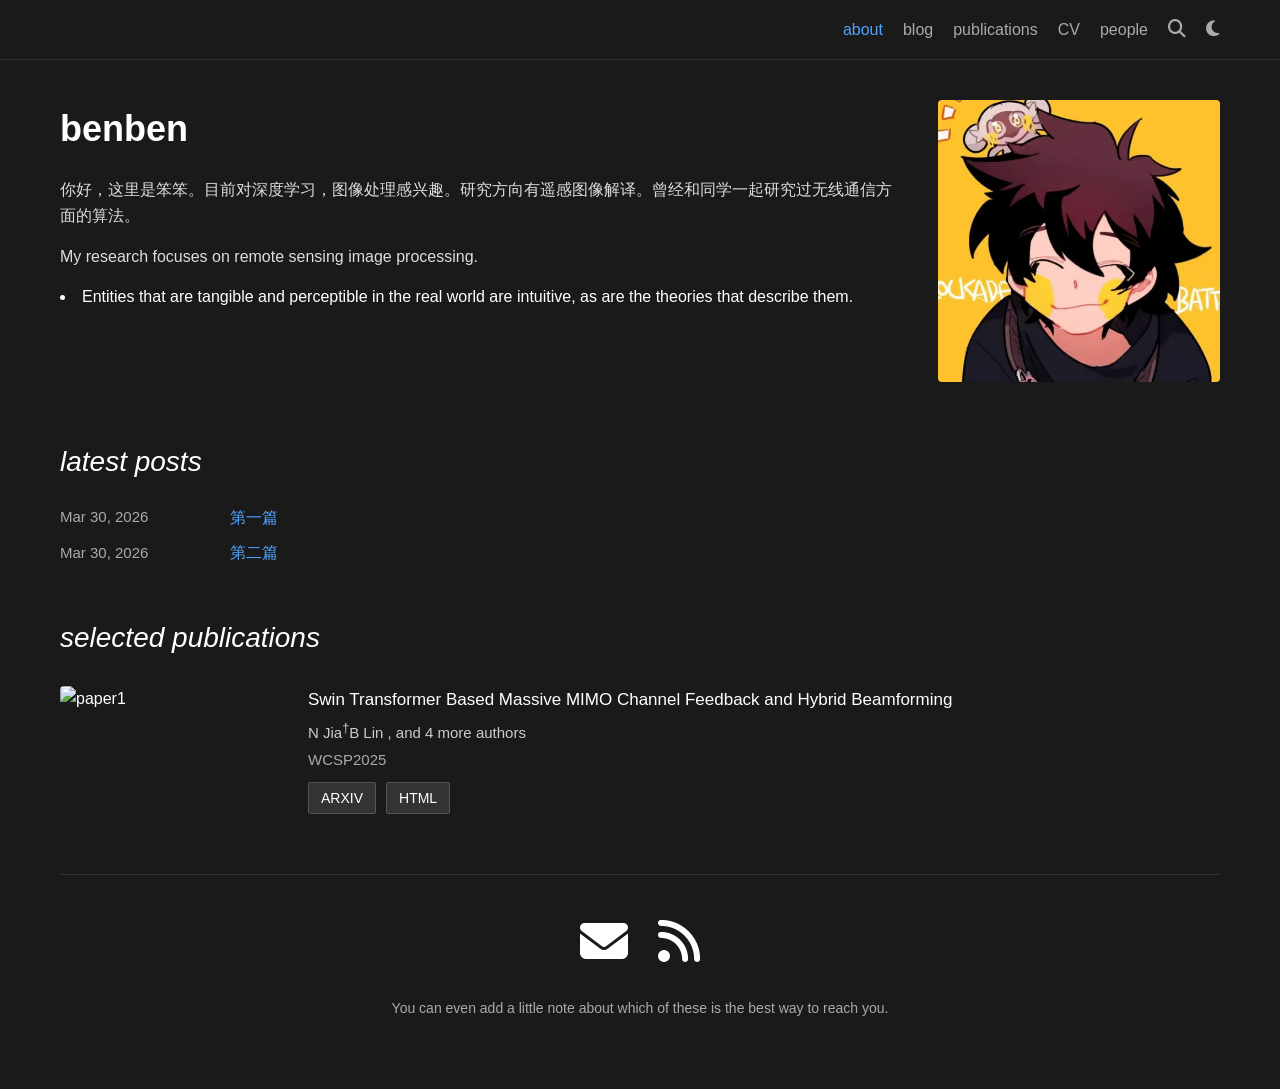
==== index.html @ fa7be23c "Revise personal info and publication entries in index.html Updated personal introduction and publica" ====
<!DOCTYPE html>
<html lang="zh-CN">
<head>
    <meta charset="UTF-8">
    <meta name="viewport" content="width=device-width, initial-scale=1.0">
    <title>tchaikvec | 个人主页</title>
    <link rel="stylesheet" href="style.css">
    <!-- 引入图标库（用于导航栏搜索、底部邮件/RSS图标） -->
    <link rel="stylesheet" href="https://cdn.bootcdn.net/ajax/libs/font-awesome/6.4.0/css/all.min.css">
</head>
<body>
    <!-- 顶部导航栏 -->
    <nav class="navbar">
        <div class="nav-container">
            <a href="#about" class="nav-link active">about</a>
            <a href="#blog" class="nav-link">blog</a>
            <a href="#publications" class="nav-link">publications</a>
            <a href="#cv" class="nav-link">CV</a>
            <a href="#people" class="nav-link">people</a>
            <a href="#" class="nav-icon"><i class="fas fa-search"></i></a>
            <a href="#" class="nav-icon"><i class="fas fa-moon"></i></a>
        </div>
    </nav>

    <!-- 主内容区 -->
    <main class="container">
        <!-- 个人信息区 -->
        <section id="about" class="about-section">
            <div class="about-text">
                <h1>benben</h1>
                <p>你好，这里是笨笨。目前对深度学习，图像处理感兴趣。研究方向有遥感图像解译。曾经和同学一起研究过无线通信方面的算法。</p>
                
                <p class="en-intro">
                My research focuses on remote sensing image processing.
                    <li>Entities that are tangible and perceptible in the real world are intuitive, as are the theories that describe them.</li>
                    
                </ul>
            </div>
            <div class="about-avatar">
                <!-- 替换成你自己的头像图片 -->
                <img src="avatar.jpg" alt="avatar">
            </div>
        </section>

        <!-- 最新博客区 -->
        <section id="blog" class="blog-section">
            <h2>latest posts</h2>
            <div class="post-list">
                <div class="post-item">
                    <span class="post-date">Mar 30, 2026</span>
                    <a href="#" class="post-title">第一篇</a>
                </div>
                <div class="post-item">
                    <span class="post-date">Mar 30, 2026</span>
                    <a href="#" class="post-title">第二篇</a>
                </div>
            </div>
        </section>

        <!-- 论文区 -->
        <section id="publications" class="pub-section">
            <h2>selected publications</h2>
            <div class="pub-list">
                <!-- 论文1 -->
                <div class="pub-item">
                    <div class="pub-thumb">
                        <img src="images/pub1.png" alt="paper1">
                    </div>
                    <div class="pub-info">
                        <h3 class="pub-title">Swin Transformer Based Massive MIMO Channel Feedback and Hybrid Beamforming</h3>
                        <p class="pub-authors">N Jia<sup>†</sup>B Lin , and 4 more authors</p>
                        <p class="pub-venue">WCSP2025</p>
                        <div class="pub-links">
                            <a href="#" class="pub-btn">ARXIV</a>
                            <a href="#" class="pub-btn">HTML</a>
                        </div>
                    </div>
                </div>
            </div>
        </section>

        <!-- 底部联系方式 -->
        <footer class="footer">
            <div class="footer-icons">
                <a href="shsx201467@163.com" class="footer-icon"><i class="fas fa-envelope"></i></a>
                <a href="#" class="footer-icon"><i class="fas fa-rss"></i></a>
            </div>
            <p class="footer-note">You can even add a little note about which of these is the best way to reach you.</p>
        </footer>
    </main>
</body>
</html>
---- style.css ----
/* 全局重置 */
* {
    margin: 0;
    padding: 0;
    box-sizing: border-box;
}

/* 深色主题基础样式 */
body {
    font-family: -apple-system, BlinkMacSystemFont, "Segoe UI", Roboto, "Helvetica Neue", Arial, sans-serif;
    background-color: #1a1a1a;
    color: #ffffff;
    line-height: 1.6;
    font-size: 16px;
}

/* 容器居中 */
.container {
    max-width: 1200px;
    margin: 0 auto;
    padding: 40px 20px;
}

/* 导航栏 */
.navbar {
    background-color: #1a1a1a;
    border-bottom: 1px solid #333;
    padding: 15px 0;
    position: sticky;
    top: 0;
    z-index: 100;
}

.nav-container {
    max-width: 1200px;
    margin: 0 auto;
    padding: 0 20px;
    display: flex;
    gap: 20px;
    align-items: center;
    justify-content: flex-end;
}

.nav-link {
    color: #aaa;
    text-decoration: none;
    font-size: 16px;
    transition: color 0.3s;
}

.nav-link:hover, .nav-link.active {
    color: #4fa3ff;
}

.nav-icon {
    color: #aaa;
    font-size: 18px;
    transition: color 0.3s;
}

.nav-icon:hover {
    color: #4fa3ff;
}

/* 个人信息区 */
.about-section {
    display: grid;
    grid-template-columns: 3fr 1fr;
    gap: 30px;
    margin-bottom: 50px;
    align-items: start;
}

.about-text h1 {
    font-size: 36px;
    font-weight: 600;
    margin-bottom: 20px;
    color: #fff;
}

.about-text p {
    color: #ddd;
    margin-bottom: 15px;
    font-size: 16px;
}

.about-text ul {
    margin-left: 25px;
    margin-bottom: 20px;
    color: #ddd;
}

.about-text li {
    margin-bottom: 8px;
}

.en-intro, .en-list {
    color: #ccc;
    font-size: 15px;
}

.about-avatar img {
    width: 100%;
    border-radius: 4px;
    object-fit: cover;
}

/* 博客区 */
.blog-section {
    margin-bottom: 50px;
}

.blog-section h2 {
    font-size: 28px;
    font-weight: 500;
    margin-bottom: 20px;
    color: #fff;
    font-style: italic;
}

.post-list {
    display: flex;
    flex-direction: column;
    gap: 10px;
}

.post-item {
    display: flex;
    gap: 50px;
    align-items: center;
}

.post-date {
    color: #aaa;
    min-width: 120px;
    font-size: 15px;
}

.post-title {
    color: #4fa3ff;
    text-decoration: none;
    font-size: 16px;
    transition: color 0.3s;
}

.post-title:hover {
    color: #7fc0ff;
}

/* 论文区 */
.pub-section {
    margin-bottom: 60px;
}

.pub-section h2 {
    font-size: 28px;
    font-weight: 500;
    margin-bottom: 25px;
    color: #fff;
    font-style: italic;
}

.pub-list {
    display: flex;
    flex-direction: column;
    gap: 30px;
}

.pub-item {
    display: grid;
    grid-template-columns: 1fr 4fr;
    gap: 20px;
    align-items: start;
}

.pub-thumb img {
    width: 100%;
    border-radius: 4px;
    object-fit: cover;
}

.pub-title {
    font-size: 17px;
    font-weight: 500;
    color: #fff;
    margin-bottom: 5px;
}

.pub-authors {
    color: #ccc;
    font-size: 15px;
    margin-bottom: 3px;
}

.pub-venue {
    color: #aaa;
    font-size: 15px;
    margin-bottom: 10px;
}

.pub-links {
    display: flex;
    gap: 10px;
}

.pub-btn {
    background-color: #333;
    color: #fff;
    border: 1px solid #555;
    padding: 4px 12px;
    text-decoration: none;
    font-size: 14px;
    border-radius: 2px;
    transition: background-color 0.3s;
}

.pub-btn:hover {
    background-color: #444;
}

/* 底部 */
.footer {
    text-align: center;
    padding: 30px 0;
    border-top: 1px solid #333;
}

.footer-icons {
    display: flex;
    justify-content: center;
    gap: 30px;
    margin-bottom: 15px;
}

.footer-icon {
    color: #fff;
    font-size: 48px;
    transition: color 0.3s;
}

.footer-icon:hover {
    color: #4fa3ff;
}

.footer-note {
    color: #aaa;
    font-size: 14px;
}

/* 响应式适配（手机端） */
@media (max-width: 768px) {
    .about-section {
        grid-template-columns: 1fr;
    }
    .pub-item {
        grid-template-columns: 1fr;
    }
    .nav-container {
        justify-content: center;
        flex-wrap: wrap;
    }
}
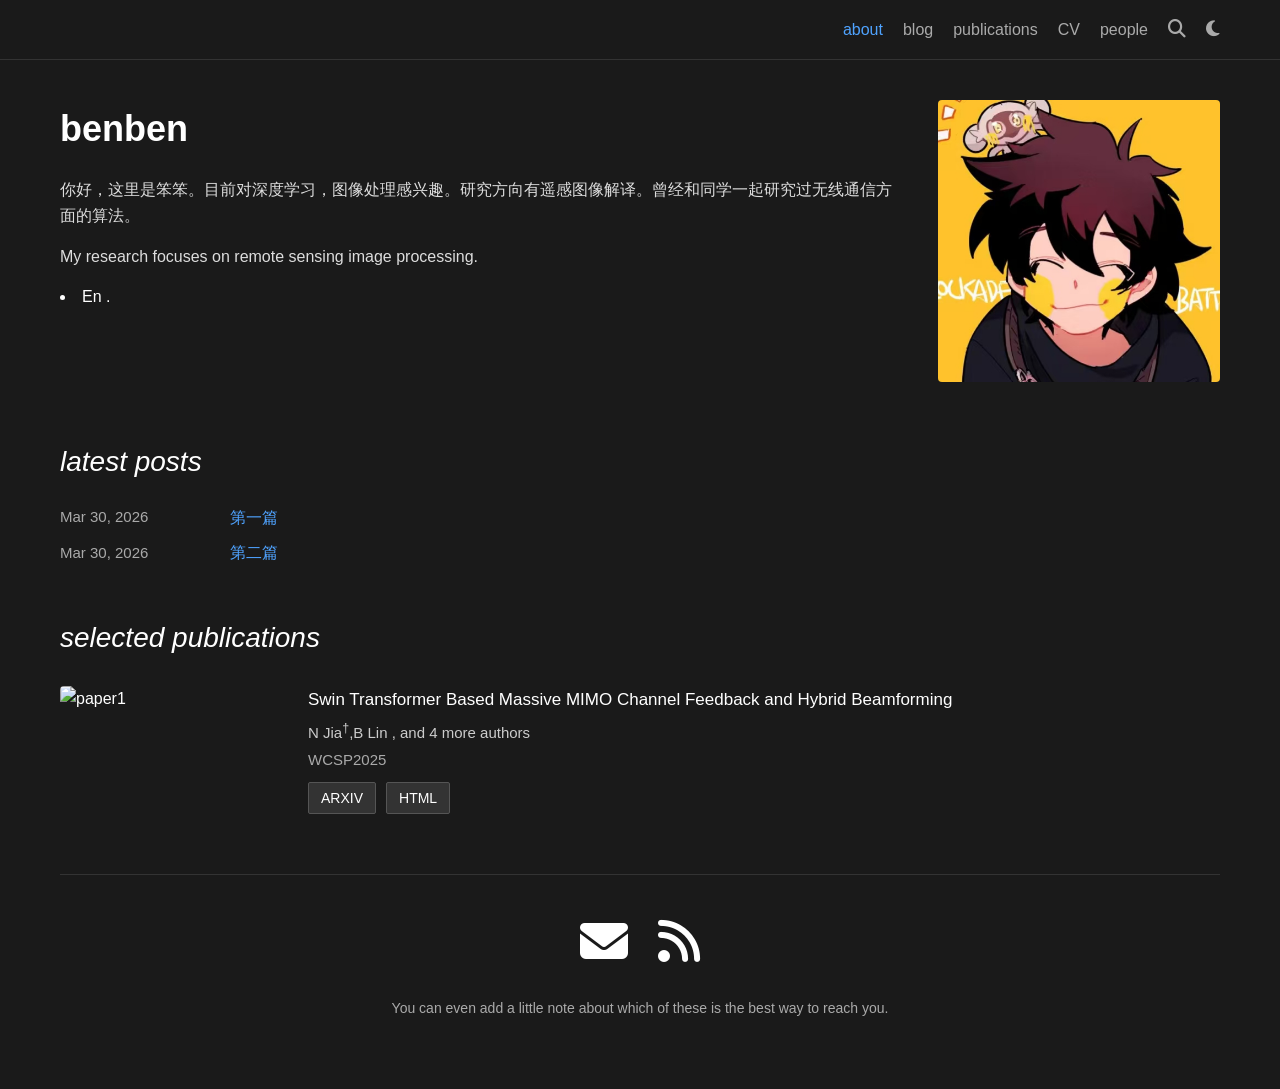
==== commit ebd80196: "Update index.html" ====
--- a/index.html
+++ b/index.html
@@ -32,7 +32,7 @@
                 
                 <p class="en-intro">
                 My research focuses on remote sensing image processing.
-                    <li>Entities that are tangible and perceptible in the real world are intuitive, as are the theories that describe them.</li>
+                    <li>En .</li>
                     
                 </ul>
             </div>
@@ -64,11 +64,11 @@
                 <!-- 论文1 -->
                 <div class="pub-item">
                     <div class="pub-thumb">
-                        <img src="images/pub1.png" alt="paper1">
+                        <img src="images/pub1.jpg" alt="paper1">
                     </div>
                     <div class="pub-info">
                         <h3 class="pub-title">Swin Transformer Based Massive MIMO Channel Feedback and Hybrid Beamforming</h3>
-                        <p class="pub-authors">N Jia<sup>†</sup>B Lin , and 4 more authors</p>
+                        <p class="pub-authors">N Jia<sup>†</sup>,B Lin , and 4 more authors</p>
                         <p class="pub-venue">WCSP2025</p>
                         <div class="pub-links">
                             <a href="#" class="pub-btn">ARXIV</a>
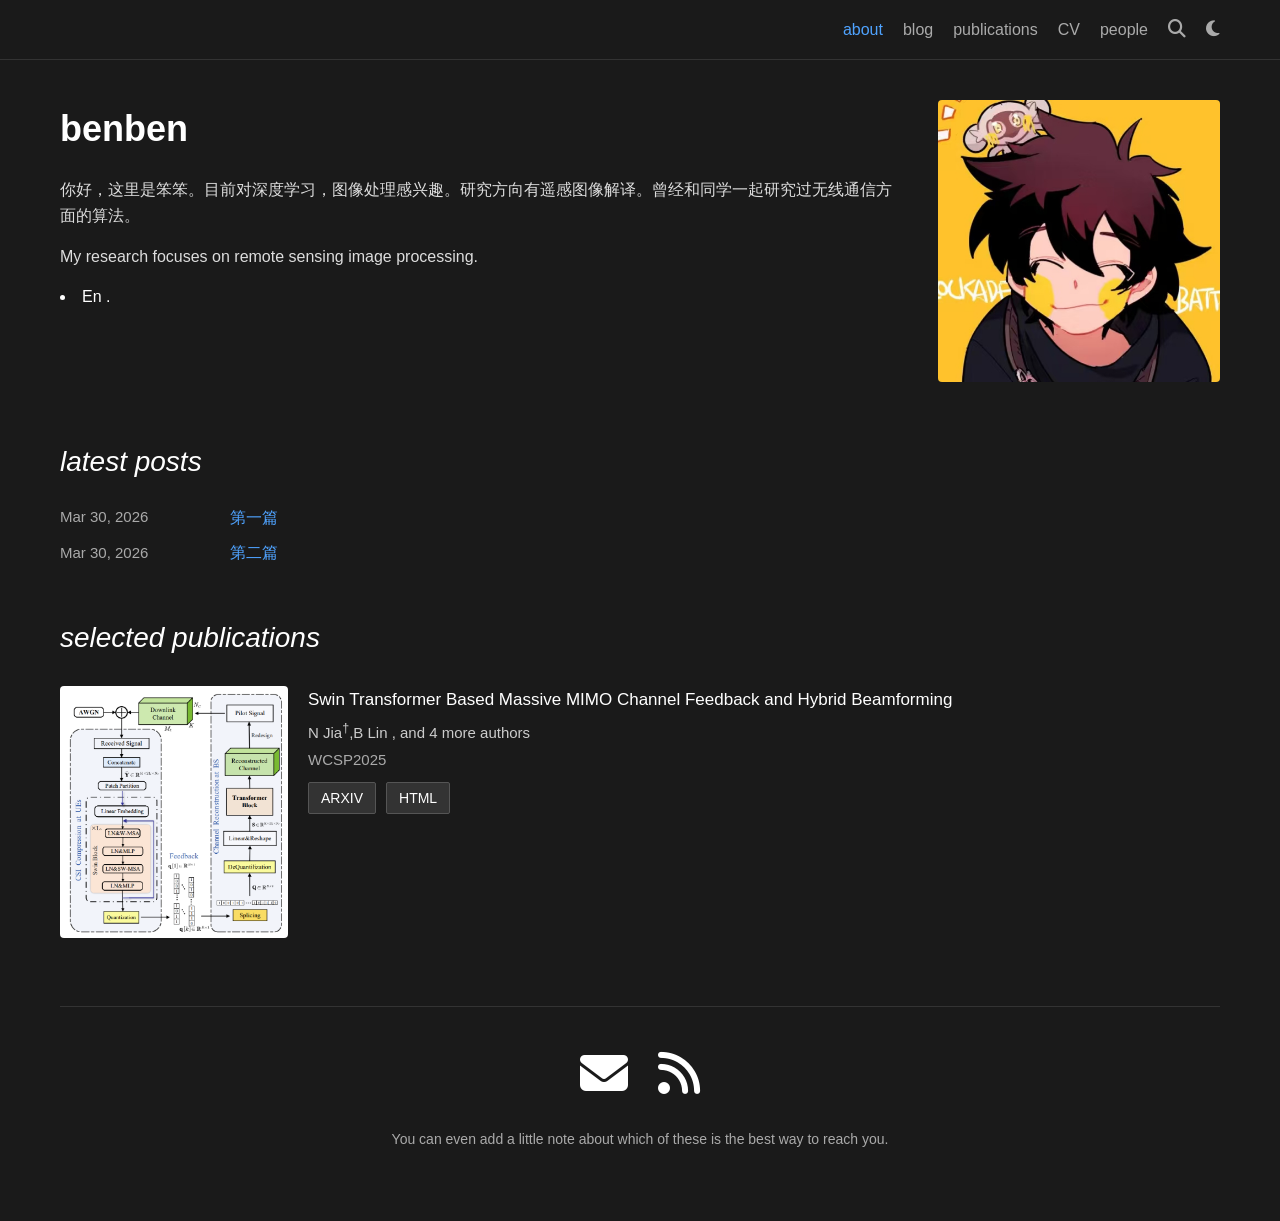
==== commit aa83af05: "Update page title in index.html" ====
--- a/index.html
+++ b/index.html
@@ -3,7 +3,7 @@
 <head>
     <meta charset="UTF-8">
     <meta name="viewport" content="width=device-width, initial-scale=1.0">
-    <title>tchaikvec | 个人主页</title>
+    <title>boqianlin | ac</title>
     <link rel="stylesheet" href="style.css">
     <!-- 引入图标库（用于导航栏搜索、底部邮件/RSS图标） -->
     <link rel="stylesheet" href="https://cdn.bootcdn.net/ajax/libs/font-awesome/6.4.0/css/all.min.css">
@@ -64,7 +64,7 @@
                 <!-- 论文1 -->
                 <div class="pub-item">
                     <div class="pub-thumb">
-                        <img src="images/pub1.jpg" alt="paper1">
+                        <img src="images/pub1.png" alt="paper1">
                     </div>
                     <div class="pub-info">
                         <h3 class="pub-title">Swin Transformer Based Massive MIMO Channel Feedback and Hybrid Beamforming</h3>
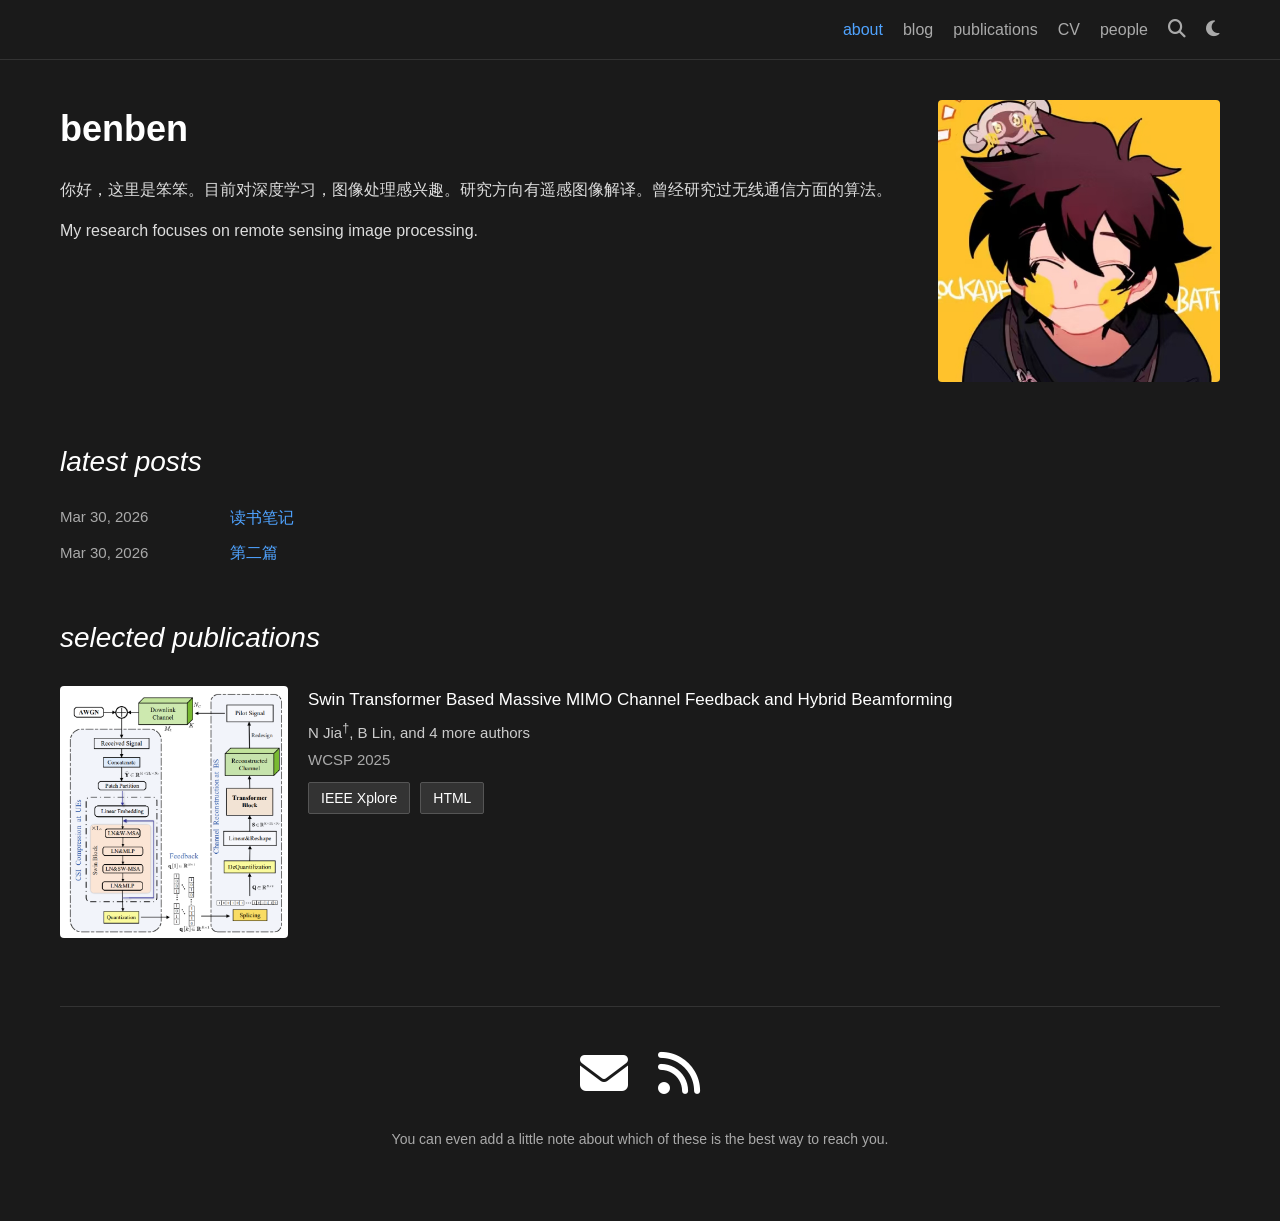
==== commit 009a8f18: "Update index.html" ====
--- a/index.html
+++ b/index.html
@@ -28,13 +28,11 @@
         <section id="about" class="about-section">
             <div class="about-text">
                 <h1>benben</h1>
-                <p>你好，这里是笨笨。目前对深度学习，图像处理感兴趣。研究方向有遥感图像解译。曾经和同学一起研究过无线通信方面的算法。</p>
+                <p>你好，这里是笨笨。目前对深度学习，图像处理感兴趣。研究方向有遥感图像解译。曾经研究过无线通信方面的算法。</p>
                 
                 <p class="en-intro">
-                My research focuses on remote sensing image processing.
-                    <li>En .</li>
-                    
-                </ul>
+                    My research focuses on remote sensing image processing.
+                </p>
             </div>
             <div class="about-avatar">
                 <!-- 替换成你自己的头像图片 -->
@@ -48,7 +46,8 @@
             <div class="post-list">
                 <div class="post-item">
                     <span class="post-date">Mar 30, 2026</span>
-                    <a href="#" class="post-title">第一篇</a>
+                    <!-- 笔记链接：跳转到博客详情页或笔记专属页 -->
+                    <a href="blog-post.html" class="post-title">读书笔记</a>
                 </div>
                 <div class="post-item">
                     <span class="post-date">Mar 30, 2026</span>
@@ -61,18 +60,19 @@
         <section id="publications" class="pub-section">
             <h2>selected publications</h2>
             <div class="pub-list">
-                <!-- 论文1 -->
+                <!-- 论文1：替换为你的IEEE论文 -->
                 <div class="pub-item">
                     <div class="pub-thumb">
                         <img src="images/pub1.png" alt="paper1">
                     </div>
                     <div class="pub-info">
                         <h3 class="pub-title">Swin Transformer Based Massive MIMO Channel Feedback and Hybrid Beamforming</h3>
-                        <p class="pub-authors">N Jia<sup>†</sup>,B Lin , and 4 more authors</p>
-                        <p class="pub-venue">WCSP2025</p>
+                        <p class="pub-authors">N Jia<sup>†</sup>, B Lin, and 4 more authors</p>
+                        <p class="pub-venue">WCSP 2025</p>
                         <div class="pub-links">
-                            <a href="#" class="pub-btn">ARXIV</a>
-                            <a href="#" class="pub-btn">HTML</a>
+                            <!-- 论文链接：直接跳转到IEEE Xplore -->
+                            <a href="https://ieeexplore.ieee.org/document/11352054" class="pub-btn" target="_blank">IEEE Xplore</a>
+                            <a href="paper-detail.html" class="pub-btn">HTML</a>
                         </div>
                     </div>
                 </div>
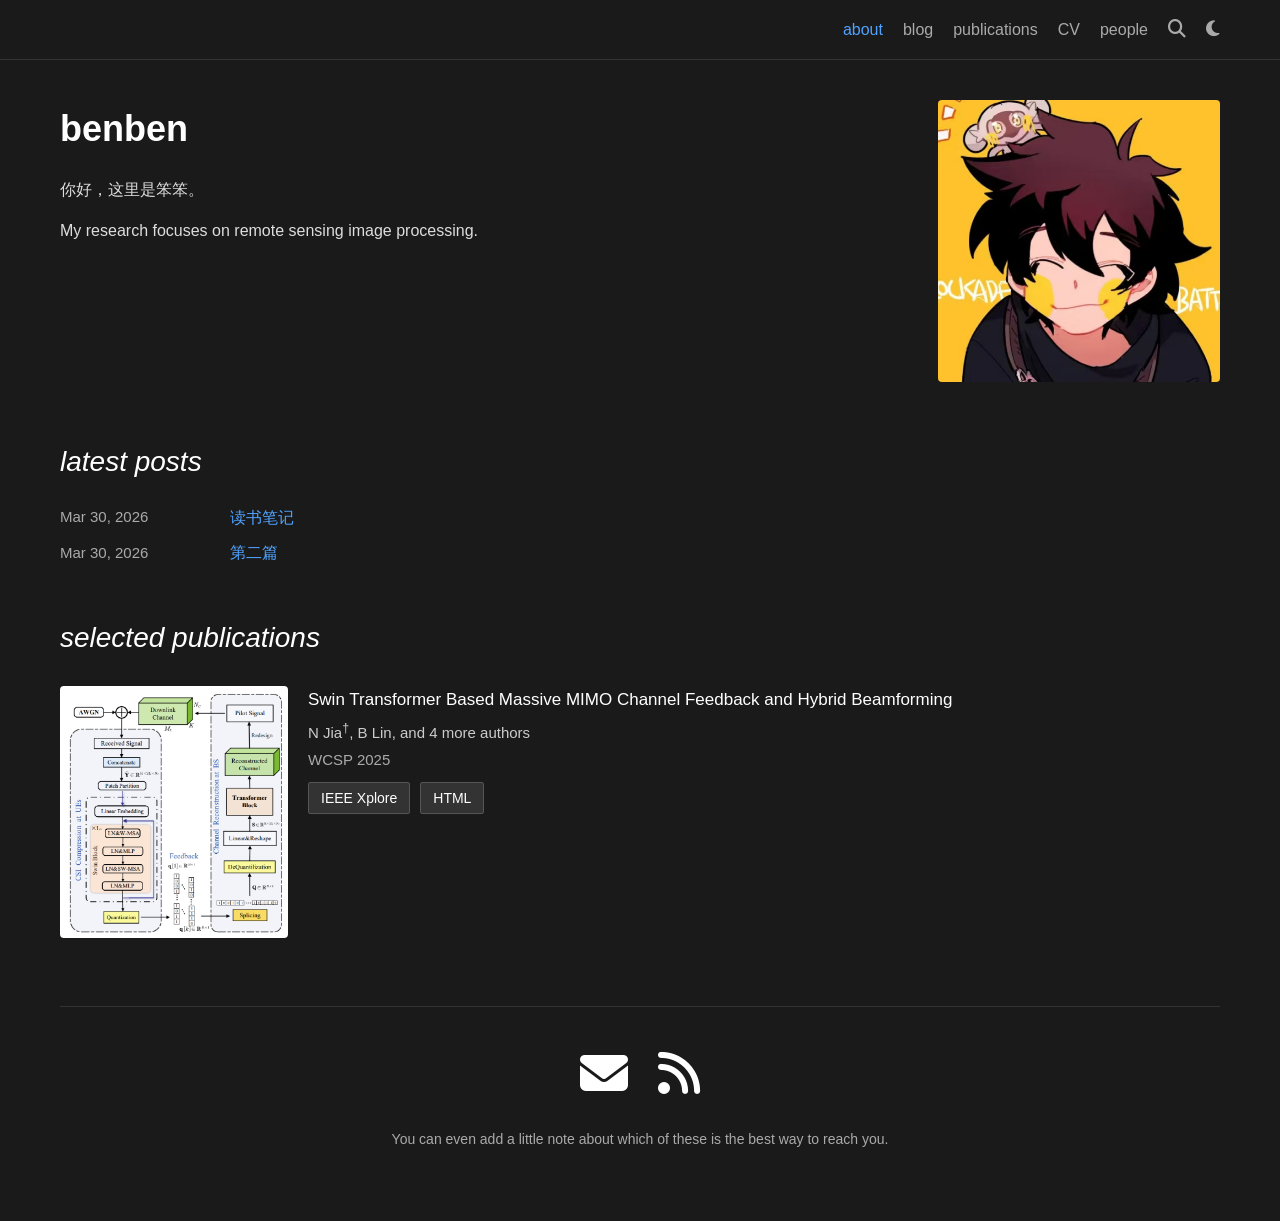
==== commit b44ab447: "Revise introduction text in index.html Updated personal introduction in the about section." ====
--- a/index.html
+++ b/index.html
@@ -5,18 +5,17 @@
     <meta name="viewport" content="width=device-width, initial-scale=1.0">
     <title>boqianlin | ac</title>
     <link rel="stylesheet" href="style.css">
-    <!-- 引入图标库（用于导航栏搜索、底部邮件/RSS图标） -->
     <link rel="stylesheet" href="https://cdn.bootcdn.net/ajax/libs/font-awesome/6.4.0/css/all.min.css">
 </head>
 <body>
     <!-- 顶部导航栏 -->
     <nav class="navbar">
         <div class="nav-container">
-            <a href="#about" class="nav-link active">about</a>
-            <a href="#blog" class="nav-link">blog</a>
-            <a href="#publications" class="nav-link">publications</a>
-            <a href="#cv" class="nav-link">CV</a>
-            <a href="#people" class="nav-link">people</a>
+            <a href="index.html" class="nav-link active">about</a>
+            <a href="blog.html" class="nav-link">blog</a> <!-- 这里改成跳转到博客页面 -->
+            <a href="publications.html" class="nav-link">publications</a>
+            <a href="cv.html" class="nav-link">CV</a>
+            <a href="people.html" class="nav-link">people</a>
             <a href="#" class="nav-icon"><i class="fas fa-search"></i></a>
             <a href="#" class="nav-icon"><i class="fas fa-moon"></i></a>
         </div>
@@ -28,14 +27,13 @@
         <section id="about" class="about-section">
             <div class="about-text">
                 <h1>benben</h1>
-                <p>你好，这里是笨笨。目前对深度学习，图像处理感兴趣。研究方向有遥感图像解译。曾经研究过无线通信方面的算法。</p>
+                <p>你好，这里是笨笨。</p>
                 
                 <p class="en-intro">
                     My research focuses on remote sensing image processing.
                 </p>
             </div>
             <div class="about-avatar">
-                <!-- 替换成你自己的头像图片 -->
                 <img src="avatar.jpg" alt="avatar">
             </div>
         </section>
@@ -46,7 +44,6 @@
             <div class="post-list">
                 <div class="post-item">
                     <span class="post-date">Mar 30, 2026</span>
-                    <!-- 笔记链接：跳转到博客详情页或笔记专属页 -->
                     <a href="blog-post.html" class="post-title">读书笔记</a>
                 </div>
                 <div class="post-item">
@@ -60,7 +57,6 @@
         <section id="publications" class="pub-section">
             <h2>selected publications</h2>
             <div class="pub-list">
-                <!-- 论文1：替换为你的IEEE论文 -->
                 <div class="pub-item">
                     <div class="pub-thumb">
                         <img src="images/pub1.png" alt="paper1">
@@ -70,7 +66,6 @@
                         <p class="pub-authors">N Jia<sup>†</sup>, B Lin, and 4 more authors</p>
                         <p class="pub-venue">WCSP 2025</p>
                         <div class="pub-links">
-                            <!-- 论文链接：直接跳转到IEEE Xplore -->
                             <a href="https://ieeexplore.ieee.org/document/11352054" class="pub-btn" target="_blank">IEEE Xplore</a>
                             <a href="paper-detail.html" class="pub-btn">HTML</a>
                         </div>
@@ -82,7 +77,7 @@
         <!-- 底部联系方式 -->
         <footer class="footer">
             <div class="footer-icons">
-                <a href="shsx201467@163.com" class="footer-icon"><i class="fas fa-envelope"></i></a>
+                <a href="mailto:shsx201467@163.com" class="footer-icon"><i class="fas fa-envelope"></i></a>
                 <a href="#" class="footer-icon"><i class="fas fa-rss"></i></a>
             </div>
             <p class="footer-note">You can even add a little note about which of these is the best way to reach you.</p>
